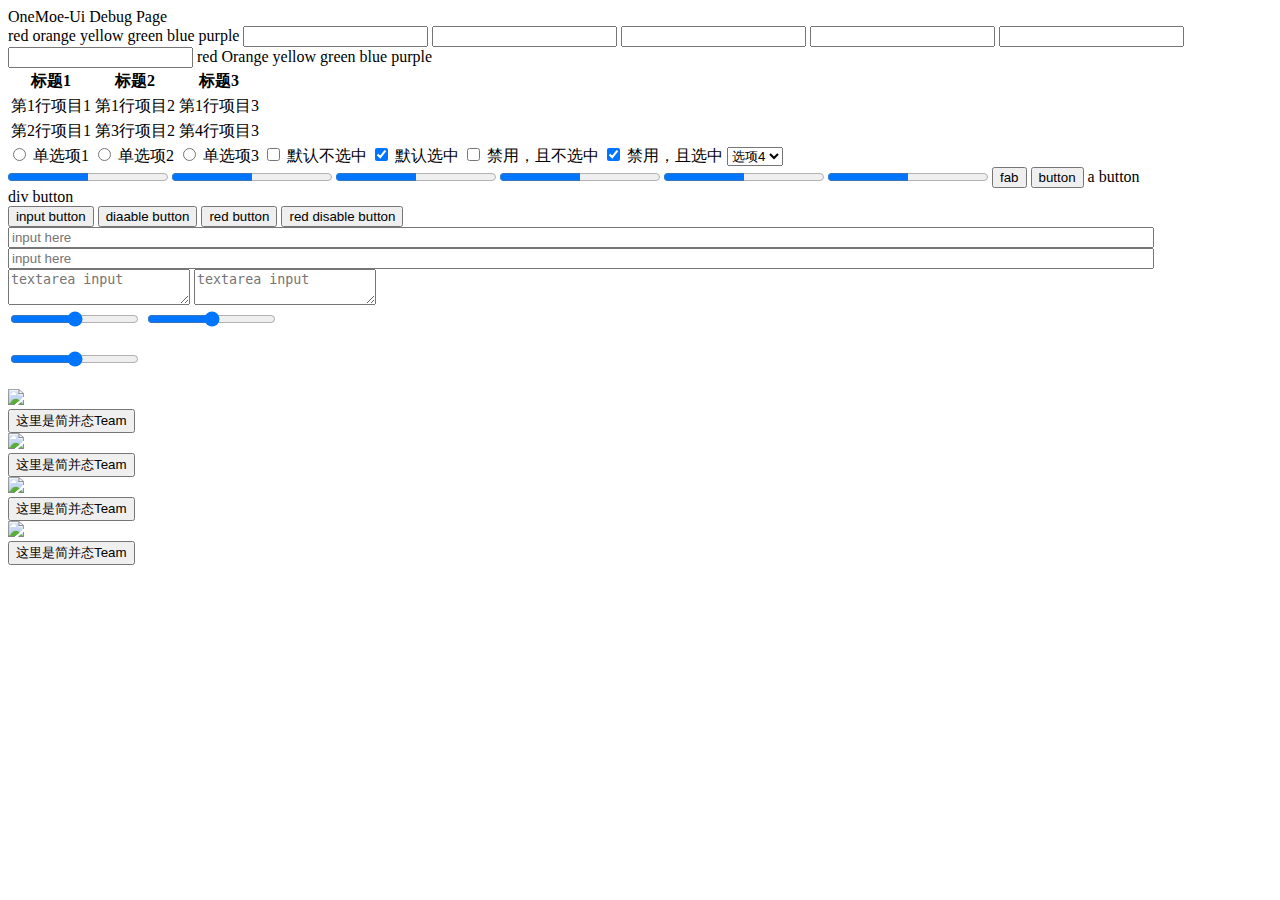
==== debug.html @ a6d0d57f "Rename debug.html.txt to debug.html" ====
<!doctype html>
<html lang="zh-cmn-Hans">
<head>
<meta charset="utf-8">
<link rel="stylesheet" href="main.css"/>
<link rel="stylesheet" href="intest.css"/>
<link rel="stylesheet" href="color.css"/>
<title>Hello, world!</title>
</head>

<body class="om-page-with-appbar om-theme-layout-auto" >
<div class="om-appbar">
  <a>OneMoe-Ui Debug Page</a>
</div>

<div class="om-container">

<a class="om-btn om-theme-color-red">red</a>
<a class="om-btn om-theme-color-orange">orange</a>
<a class="om-btn om-theme-color-yellow">yellow</a>
<a class="om-btn om-theme-color-green">green</a>
<a class="om-btn om-theme-color-blue">blue</a>
<a class="om-btn om-theme-color-purple">purple</a>

<input class="om-input om-theme-color-red">
<input class="om-input om-theme-color-orange">
<input class="om-input om-theme-color-yellow">
<input class="om-input om-theme-color-green">
<input class="om-input om-theme-color-blue">
<input class="om-input om-theme-color-purple">

<a class="om-alert om-theme-color-red">red</a>
<a class="om-alert om-theme-color-orange">Orange</a>
<a class="om-alert om-theme-color-yellow">yellow</a>
<a class="om-alert om-theme-color-green">green</a>
<a class="om-alert om-theme-color-blue">blue</a>
<a class="om-alert om-theme-color-purple">purple</a>

<table class="om-table">
    <thead>
        <tr>
            <th>标题1</th>
            <th>标题2</th>
            <th>标题3</th>
        </tr>
    </thead>
    <tbody>
        <tr>
            <td>第1行项目1</td>
            <td>第1行项目2</td>
            <td>第1行项目3</td>
        </tr>
        <tr>
            <td>第2行项目1</td>
            <td>第3行项目2</td>
            <td>第4行项目3</td>
        </tr>
    </tbody>
</table>

<input type="radio" id="radio1" name="radio">
<label for="radio1" class="om-radio om-theme-color-red"></label><label for="radio1">单选项1</label>
<input type="radio" id="radio2" name="radio">
<label for="radio2" class="om-radio om-theme-color-orange"></label><label for="radio2">单选项2</label>
<input type="radio" id="radio3" name="radio">
<label for="radio3" class="om-radio om-theme-color-blue"></label><label for="radio3">单选项3</label>

<label class="om-checkbox om-checkbox-red">
  <input type="checkbox"/>
  <i class="om-checkbox-icon"></i>
  默认不选中
</label>

<label class="om-checkbox">
  <input type="checkbox" checked/>
  <i class="om-checkbox-icon"></i>
  默认选中
</label>

<label class="om-checkbox disable">
  <input type="checkbox"/>
  <i class="om-checkbox-icon"></i>
  禁用，且不选中
</label>

<label class="om-checkbox disable om-checkbox-orange">
  <input type="checkbox" checked/>
  <i class="om-checkbox-icon"></i>
  禁用，且选中
</label>

<select class="om-select">
    <option value="1" disabled>选项1</option>
    <option value="2">选项2</option>
    <option value="3">选项3</option>
    <option value="4" selected>选项4</option>
    <option value="5">选项5</option>
    <option value="6">选项6</option>
</select>

<div class="om-loading om-theme-color-red"></div>
<div class="om-loading om-theme-color-orange"></div>
<div class="om-loading om-theme-color-green"></div>
<div class="om-loading om-theme-color-blue"></div>

<progress class="om-progress om-theme-color-red" value="0.5""></progress>
<progress class="om-progress om-theme-color-orange" value="0.5"></progress>
<progress class="om-progress om-theme-color-yellow" value="0.5"></progress>
<progress class="om-progress om-theme-color-green" value="0.5"></progress>
<progress class="om-progress om-theme-color-blue" value="0.5"></progress>
<progress class="om-progress om-theme-color-purple" value="0.5"></progress>

<button class="om-btn om-fab om-theme-color-orange om-shadow-2 om-hoverable">fab</button>
<button class="om-btn">button</button>
<a class="om-btn">a button</a>
<div class="om-btn">div button</div>
<input type="button" class="om-btn" value="input button">
<button class="om-btn disable">diaable button</button>
<button class="om-btn om-theme-color-red">red button</button>
<button class="om-btn om-theme-color-red disable">red disable button</button>

<input type="text" class="om-input om-grid-item" placeholder="input here" style="width:90%">
<input type="text" class="om-input om-grid-item disable " placeholder="input here" style="width:90%">

<textarea class="om-textarea" placeholder="textarea input" >
</textarea>
<textarea class="om-textarea disable" placeholder="textarea input" >
</textarea>

<div class="om-grid om-col-2 om-gap">
<input type="range" class="om-input-range om-grid-item om-theme-color-red" >
<input type="range" class="om-input-range disable om-grid-item om-theme-color-blue">
</div><br>
<input type="range" class="om-input-range om-theme-color-purple" ><br><br>

<div class="om-grid om-col-media om-gap ">
<div class="om-grid-item">
<div class="om-card om-shadow-2" >
<img src = 'https://s3.bmp.ovh/imgs/2022/08/04/36a25347698bdd47.jpeg'/>
<div class="om-card-bottom">
<button class="om-btn">这里是简并态Team</button>
</div>
</div>
</div>

<div class="om-grid-item">
<div class="om-card om-shadow-2" >
<img src = 'https://s3.bmp.ovh/imgs/2022/08/04/36a25347698bdd47.jpeg'/>
<div class="om-card-bottom">
<button class="om-btn">这里是简并态Team</button>
</div>
</div>
</div>

<div class="om-grid-item">
<div class="om-card om-shadow-2" >
<img src = 'https://s3.bmp.ovh/imgs/2022/08/04/36a25347698bdd47.jpeg'/>
<div class="om-card-bottom">
<button class="om-btn">这里是简并态Team</button>
</div>
</div>
</div>

<div class="om-grid-item">
<div class="om-card om-shadow-2" >
<img src = 'https://s3.bmp.ovh/imgs/2022/08/04/36a25347698bdd47.jpeg'/>
<div class="om-card-bottom">
<button class="om-btn">这里是简并态Team</button>
</div>
</div>
</div>

</div>
<br><br>

</div>
</body>
<script src="main.js"></script>
</html>
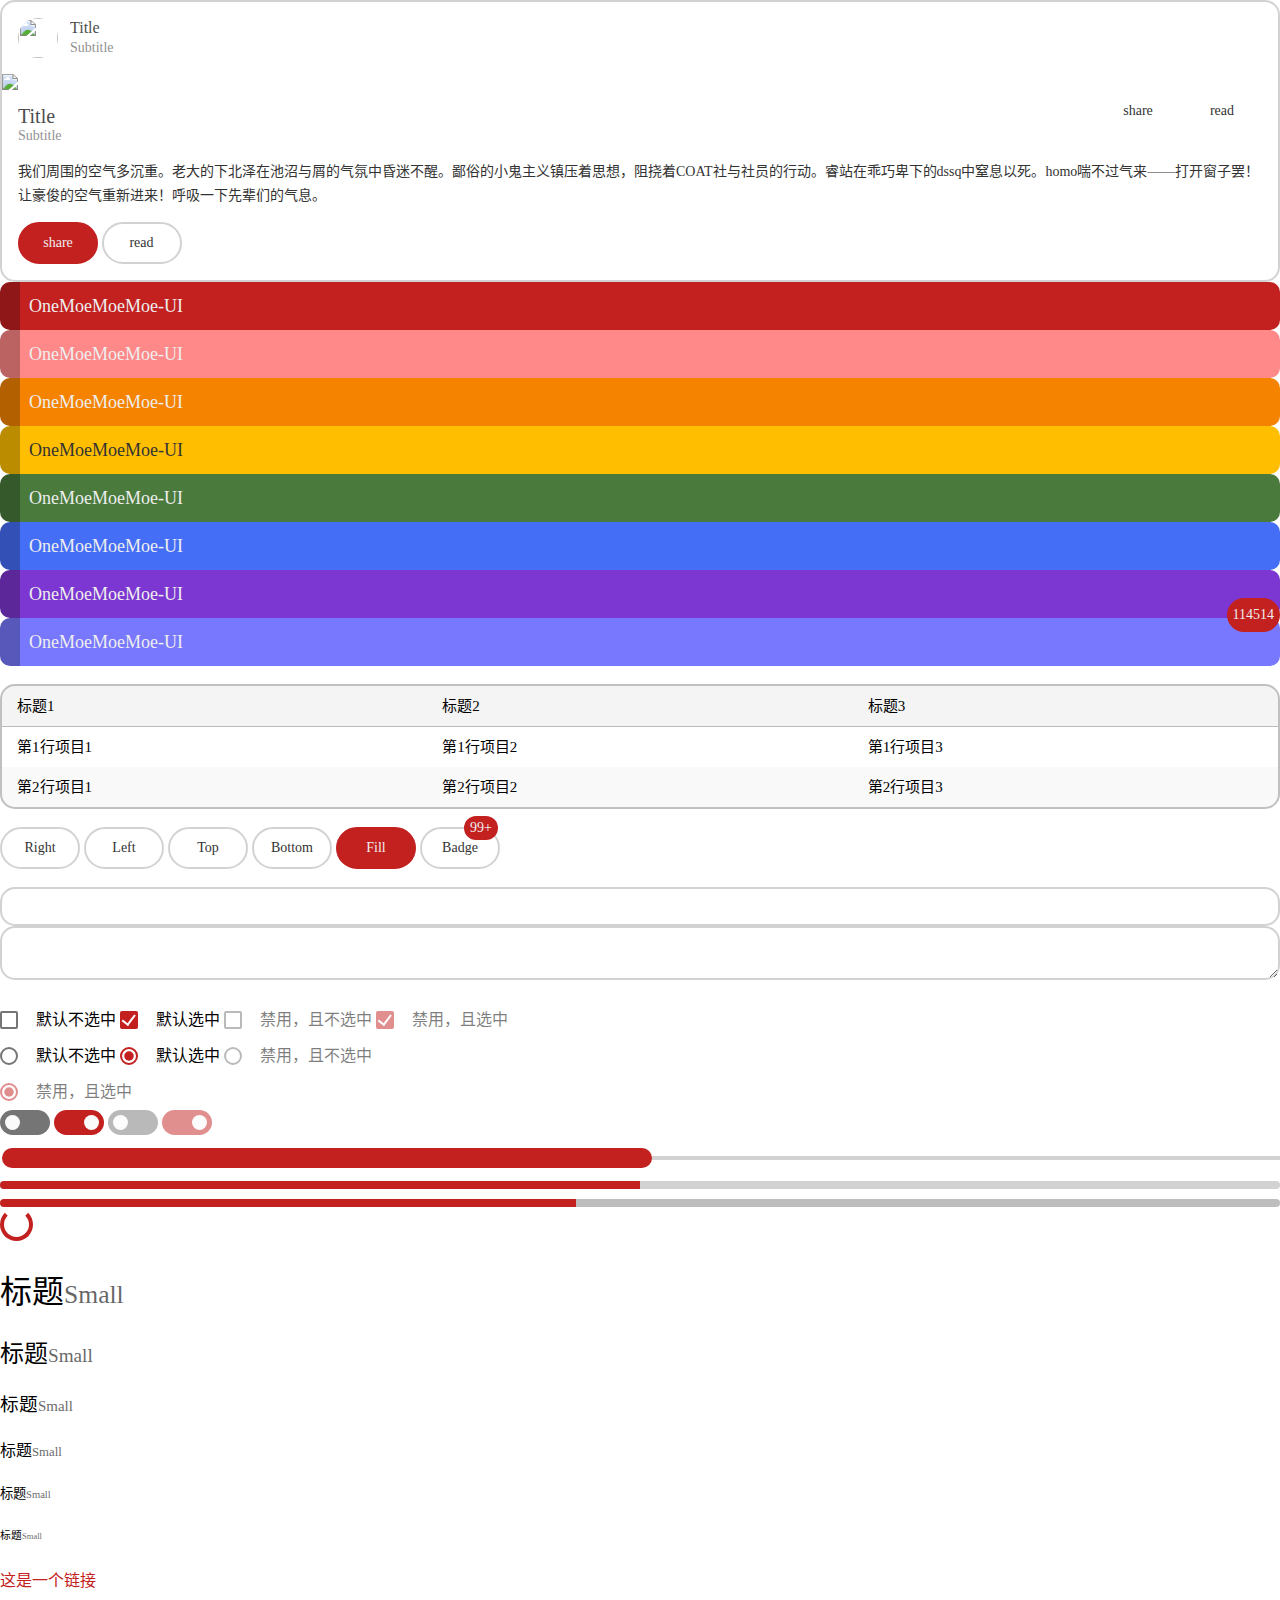
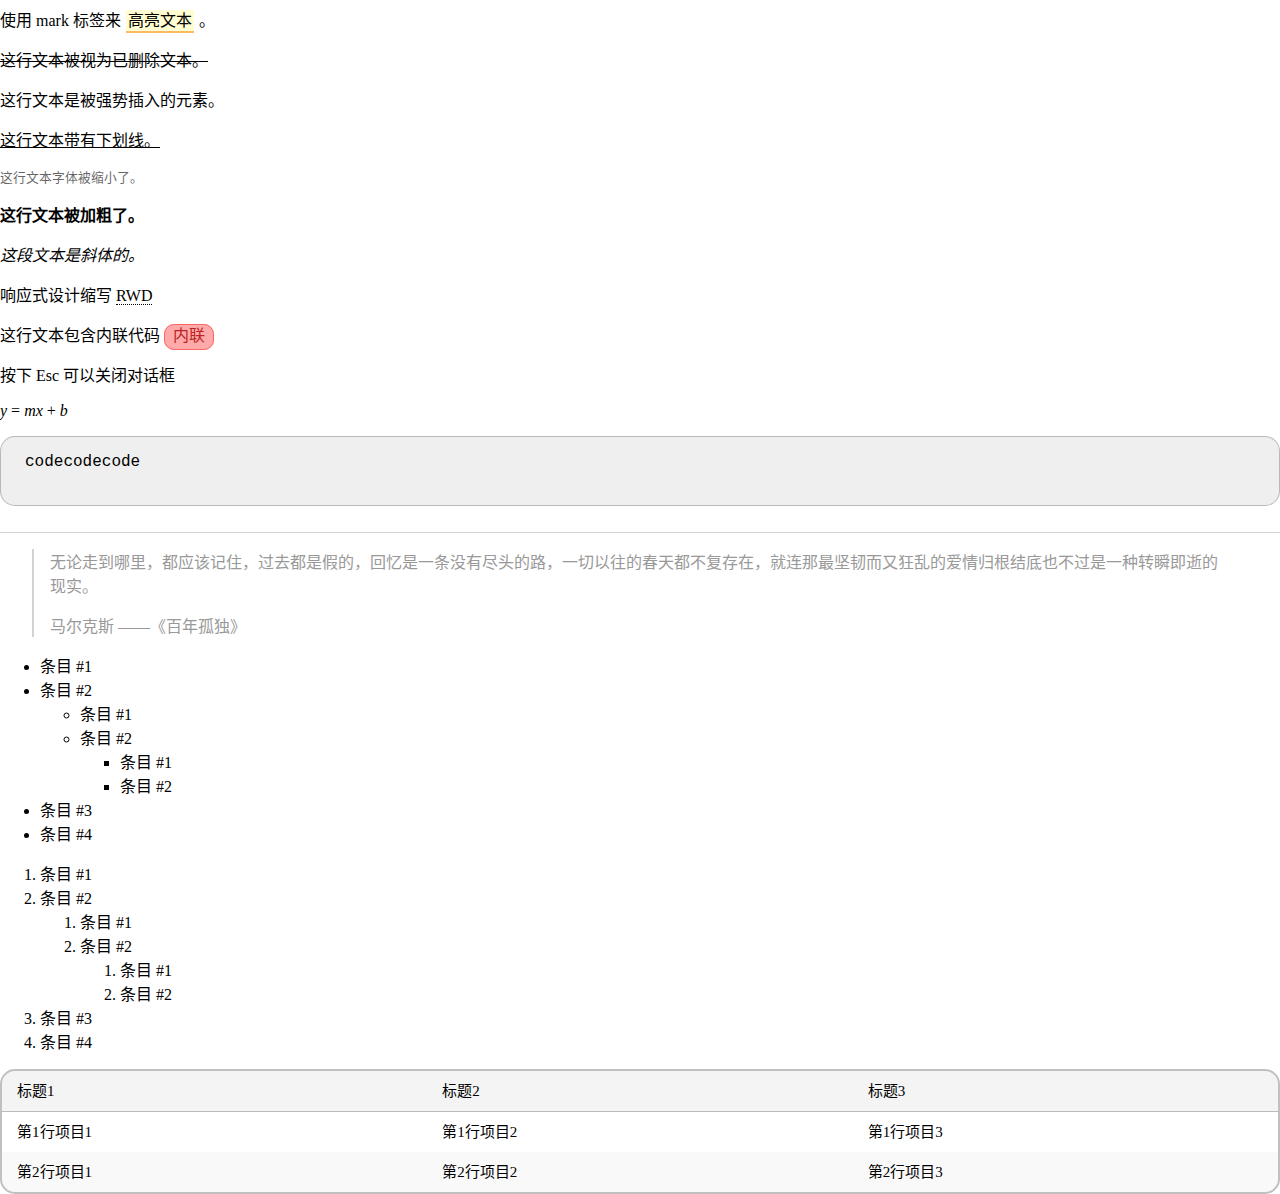
==== commit 8050657b: "Add files via upload" ====
--- a/debug.html
+++ b/debug.html
@@ -1,179 +1,256 @@
-<!doctype html>
-<html lang="zh-cmn-Hans">
+<!DOCTYPE html>
+<html lang="zh-CN">
 <head>
-<meta charset="utf-8">
-<link rel="stylesheet" href="main.css"/>
-<link rel="stylesheet" href="intest.css"/>
-<link rel="stylesheet" href="color.css"/>
-<title>Hello, world!</title>
+	<meta charset="utf-8">
+	<title>我的网站</title>
+	<link rel="stylesheet" href="main.css">
 </head>
-
-<body class="om-page-with-appbar om-theme-layout-auto" >
-<div class="om-appbar">
-  <a>OneMoe-Ui Debug Page</a>
+<body class="moe-theme-color-red moe-theme-layout-auto">
+
+<div class="moe-card">
+  <div class="moe-card-header">
+    <img class="moe-card-header-avatar" src="https://s3.bmp.ovh/imgs/2022/08/04/36a25347698bdd47.jpeg"/>
+    <a class="moe-card-header-title">Title</a>
+    <a class="moe-card-header-subtitle">Subtitle</a>
+  </div>
+  <div class="moe-card-media">
+    <img src="https://s3.bmp.ovh/imgs/2022/08/04/36a25347698bdd47.jpeg"/>
+    <div class="moe-card-menu">
+      <button class="moe-btn moe-theme-color-white moe-btn-fill">share</button>
+      <button class="moe-btn moe-theme-color-white moe-btn-fill">read</button>
+    </div>
+  </div>
+  <div class="moe-card-content">
+    <a class="moe-card-content-title">Title</a>
+    <a class="moe-card-content-subtitle">Subtitle</a>
+    <p>我们周围的空气多沉重。老大的下北泽在池沼与屑的气氛中昏迷不醒。鄙俗的小鬼主义镇压着思想，阻挠着COAT社与社员的行动。睿站在乖巧卑下的dssq中窒息以死。homo喘不过气来——打开窗子罢！让豪俊的空气重新进来！呼吸一下先辈们的气息。</p>
+    <button class="moe-btn moe-btn-fill">share</button>
+    <button class="moe-btn">read</button>
+  </div>
 </div>
 
-<div class="om-container">
-
-<a class="om-btn om-theme-color-red">red</a>
-<a class="om-btn om-theme-color-orange">orange</a>
-<a class="om-btn om-theme-color-yellow">yellow</a>
-<a class="om-btn om-theme-color-green">green</a>
-<a class="om-btn om-theme-color-blue">blue</a>
-<a class="om-btn om-theme-color-purple">purple</a>
-
-<input class="om-input om-theme-color-red">
-<input class="om-input om-theme-color-orange">
-<input class="om-input om-theme-color-yellow">
-<input class="om-input om-theme-color-green">
-<input class="om-input om-theme-color-blue">
-<input class="om-input om-theme-color-purple">
-
-<a class="om-alert om-theme-color-red">red</a>
-<a class="om-alert om-theme-color-orange">Orange</a>
-<a class="om-alert om-theme-color-yellow">yellow</a>
-<a class="om-alert om-theme-color-green">green</a>
-<a class="om-alert om-theme-color-blue">blue</a>
-<a class="om-alert om-theme-color-purple">purple</a>
-
-<table class="om-table">
-    <thead>
-        <tr>
-            <th>标题1</th>
-            <th>标题2</th>
-            <th>标题3</th>
-        </tr>
-    </thead>
-    <tbody>
-        <tr>
-            <td>第1行项目1</td>
-            <td>第1行项目2</td>
-            <td>第1行项目3</td>
-        </tr>
-        <tr>
-            <td>第2行项目1</td>
-            <td>第3行项目2</td>
-            <td>第4行项目3</td>
-        </tr>
-    </tbody>
+<a class="moe-alert moe-theme-color-red">OneMoeMoeMoe-UI</a>
+<a class="moe-alert moe-theme-color-moe">OneMoeMoeMoe-UI</a>
+<a class="moe-alert moe-theme-color-orange">OneMoeMoeMoe-UI</a>
+<a class="moe-alert moe-theme-color-yellow">OneMoeMoeMoe-UI</a>
+<a class="moe-alert moe-theme-color-green">OneMoeMoeMoe-UI</a>
+<a class="moe-alert moe-theme-color-blue">OneMoeMoeMoe-UI</a>
+<a class="moe-alert moe-theme-color-purple">OneMoeMoeMoe-UI</a>
+<a class="moe-alert moe-theme-color-one moe-badge" moe-badge="114514">OneMoeMoeMoe-UI</a>
+
+<br>
+
+<table class="moe-table">
+  <thead>
+    <tr>
+      <th>标题1</th>
+      <th>标题2</th>
+      <th>标题3</th>
+    </tr>
+  </thead>
+  <tbody>
+    <tr>
+      <td>第1行项目1</td>
+      <td>第1行项目2</td>
+      <td>第1行项目3</td>
+    </tr>
+    <tr>
+      <td>第2行项目1</td>
+      <td>第2行项目2</td>
+      <td>第2行项目3</td>
+    </tr>
+  </tbody>
 </table>
 
-<input type="radio" id="radio1" name="radio">
-<label for="radio1" class="om-radio om-theme-color-red"></label><label for="radio1">单选项1</label>
-<input type="radio" id="radio2" name="radio">
-<label for="radio2" class="om-radio om-theme-color-orange"></label><label for="radio2">单选项2</label>
-<input type="radio" id="radio3" name="radio">
-<label for="radio3" class="om-radio om-theme-color-blue"></label><label for="radio3">单选项3</label>
-
-<label class="om-checkbox om-checkbox-red">
-  <input type="checkbox"/>
-  <i class="om-checkbox-icon"></i>
+<br>
+<a class="moe-btn moe-tooltip moe-tooltip-right" moe-tip="right">Right</a>
+<a class="moe-btn moe-tooltip moe-tooltip-left" moe-tip="left">Left</a>
+<a class="moe-btn moe-tooltip moe-tooltip-top" moe-tip="top"">Top</a>
+<a class="moe-btn moe-tooltip moe-tooltip-bottom" moe-tip="bottom">Bottom</a>
+<a class="moe-btn moe-tooltip moe-btn-fill" moe-tip="fill">Fill</a>
+<a class="moe-btn  moe-badge" moe-badge="99+">Badge</a>
+
+<br><br>
+
+<input class="moe-input">
+<textarea class="moe-input"></textarea>
+
+<br><br>
+
+<label class="moe-checkbox">
+  <input type="checkbox"/>
+  <i class="moe-checkbox-icon"></i>
   默认不选中
 </label>
 
-<label class="om-checkbox">
-  <input type="checkbox" checked/>
-  <i class="om-checkbox-icon"></i>
+<label class="moe-checkbox">
+  <input type="checkbox" checked/>
+  <i class="moe-checkbox-icon"></i>
   默认选中
 </label>
 
-<label class="om-checkbox disable">
-  <input type="checkbox"/>
-  <i class="om-checkbox-icon"></i>
+<label class="moe-checkbox disable">
+  <input type="checkbox"/>
+  <i class="moe-checkbox-icon"></i>
   禁用，且不选中
 </label>
 
-<label class="om-checkbox disable om-checkbox-orange">
-  <input type="checkbox" checked/>
-  <i class="om-checkbox-icon"></i>
+<label class="moe-checkbox disable">
+  <input type="checkbox" checked/>
+  <i class="moe-checkbox-icon"></i>
   禁用，且选中
 </label>
 
-<select class="om-select">
-    <option value="1" disabled>选项1</option>
-    <option value="2">选项2</option>
-    <option value="3">选项3</option>
-    <option value="4" selected>选项4</option>
-    <option value="5">选项5</option>
-    <option value="6">选项6</option>
-</select>
-
-<div class="om-loading om-theme-color-red"></div>
-<div class="om-loading om-theme-color-orange"></div>
-<div class="om-loading om-theme-color-green"></div>
-<div class="om-loading om-theme-color-blue"></div>
-
-<progress class="om-progress om-theme-color-red" value="0.5""></progress>
-<progress class="om-progress om-theme-color-orange" value="0.5"></progress>
-<progress class="om-progress om-theme-color-yellow" value="0.5"></progress>
-<progress class="om-progress om-theme-color-green" value="0.5"></progress>
-<progress class="om-progress om-theme-color-blue" value="0.5"></progress>
-<progress class="om-progress om-theme-color-purple" value="0.5"></progress>
-
-<button class="om-btn om-fab om-theme-color-orange om-shadow-2 om-hoverable">fab</button>
-<button class="om-btn">button</button>
-<a class="om-btn">a button</a>
-<div class="om-btn">div button</div>
-<input type="button" class="om-btn" value="input button">
-<button class="om-btn disable">diaable button</button>
-<button class="om-btn om-theme-color-red">red button</button>
-<button class="om-btn om-theme-color-red disable">red disable button</button>
-
-<input type="text" class="om-input om-grid-item" placeholder="input here" style="width:90%">
-<input type="text" class="om-input om-grid-item disable " placeholder="input here" style="width:90%">
-
-<textarea class="om-textarea" placeholder="textarea input" >
-</textarea>
-<textarea class="om-textarea disable" placeholder="textarea input" >
-</textarea>
-
-<div class="om-grid om-col-2 om-gap">
-<input type="range" class="om-input-range om-grid-item om-theme-color-red" >
-<input type="range" class="om-input-range disable om-grid-item om-theme-color-blue">
-</div><br>
-<input type="range" class="om-input-range om-theme-color-purple" ><br><br>
-
-<div class="om-grid om-col-media om-gap ">
-<div class="om-grid-item">
-<div class="om-card om-shadow-2" >
-<img src = 'https://s3.bmp.ovh/imgs/2022/08/04/36a25347698bdd47.jpeg'/>
-<div class="om-card-bottom">
-<button class="om-btn">这里是简并态Team</button>
+<form>
+
+  <label class="moe-radio">
+    <input type="radio" name="group1"/>
+    <i class="moe-radio-icon"></i>
+    默认不选中
+  </label>
+
+  <label class="moe-radio">
+    <input type="radio" name="group1" checked/>
+    <i class="moe-radio-icon"></i>
+    默认选中
+  </label>
+
+  <label class="moe-radio disable">
+    <input type="radio" name="group1"/>
+    <i class="moe-radio-icon"></i>
+    禁用，且不选中
+  </label>
+
+</form>
+
+<form>
+  <label class="moe-radio disable">
+    <input type="radio" name="group1" checked/>
+    <i class="moe-radio-icon"></i>
+    禁用，且选中
+  </label>
+</form>
+
+<label class="moe-switch">
+  <input type="checkbox"/>
+  <i class="moe-switch-icon"></i>
+</label>
+
+<label class="moe-switch">
+  <input type="checkbox" checked/>
+  <i class="moe-switch-icon"></i>
+</label>
+
+<label class="moe-switch disable">
+  <input type="checkbox"/>
+  <i class="moe-switch-icon"></i>
+</label>
+
+<label class="moe-switch disable">
+  <input type="checkbox" checked/>
+  <i class="moe-switch-icon"></i>
+</label>
+
+
+<input class="moe-range" type="range" step="0.1" min="0" max="100"/>
+
+<progress class="moe-progress" value="0.5"></progress>
+<progress class="moe-progress"></progress>
+
+<div class="moe-loading"></div>
+
+<div class="moe-typo">
+  <h1>标题<small>Small</small></h1>
+  <h2>标题<small>Small</small></h2>
+  <h3>标题<small>Small</small></h3>
+  <h4>标题<small>Small</small></h4>
+  <h5>标题<small>Small</small></h5>
+  <h6>标题<small>Small</small></h6>
+  <p><a href="#">这是一个链接</a></p>
+  <p>使用 mark 标签来<mark>高亮文本</mark>。</p>
+  <p><del>这行文本被视为已删除文本。</del></p>
+  <p><ins>这行文本是被强势插入的元素。</ins></p>
+  <p><u>这行文本带有下划线。</u></p>
+  <p><small>这行文本字体被缩小了。</small></p>
+  <p><strong>这行文本被加粗了。</strong></p>
+  <p><em>这段文本是斜体的。</em></p>
+  <p>响应式设计缩写 <abbr title="Responsive web design">RWD</abbr></p>
+  <p>这行文本包含内联代码 <code>内联</code></p>
+  <p>按下 <kbd>Esc</kbd> 可以关闭对话框</p>
+  <p><var>y</var> = <var>m</var><var>x</var> + <var>b</var></p>
+  <pre>
+codecodecode
+  </pre>
+  <hr>
+  <blockquote>
+    <p>无论走到哪里，都应该记住，过去都是假的，回忆是一条没有尽头的路，一切以往的春天都不复存在，就连那最坚韧而又狂乱的爱情归根结底也不过是一种转瞬即逝的现实。</p>
+    <footer>马尔克斯 ——《百年孤独》</footer>
+  </blockquote>
+  <ul>
+    <li>条目 #1</li>
+    <li>条目 #2
+      <ul>
+        <li>条目 #1</li>
+        <li>条目 #2
+          <ul>
+            <li>条目 #1</li>
+            <li>条目 #2</li>
+          </ul>
+        </li>
+      </ul>
+    </li>
+    <li>条目 #3</li>
+    <li>条目 #4</li>
+  </ul>
+  <ol>
+    <li>条目 #1</li>
+    <li>条目 #2
+      <ol>
+        <li>条目 #1</li>
+        <li>条目 #2
+          <ol>
+            <li>条目 #1</li>
+            <li>条目 #2</li>
+          </ol>
+        </li>
+      </ol>
+    </li>
+    <li>条目 #3</li>
+    <li>条目 #4</li>
+  </ol>
+<table>
+  <thead>
+    <tr>
+      <th>标题1</th>
+      <th>标题2</th>
+      <th>标题3</th>
+    </tr>
+  </thead>
+  <tbody>
+    <tr>
+      <td>第1行项目1</td>
+      <td>第1行项目2</td>
+      <td>第1行项目3</td>
+    </tr>
+    <tr>
+      <td>第2行项目1</td>
+      <td>第2行项目2</td>
+      <td>第2行项目3</td>
+    </tr>
+  </tbody>
+</table>
+
 </div>
-</div>
-</div>
-
-<div class="om-grid-item">
-<div class="om-card om-shadow-2" >
-<img src = 'https://s3.bmp.ovh/imgs/2022/08/04/36a25347698bdd47.jpeg'/>
-<div class="om-card-bottom">
-<button class="om-btn">这里是简并态Team</button>
-</div>
-</div>
-</div>
-
-<div class="om-grid-item">
-<div class="om-card om-shadow-2" >
-<img src = 'https://s3.bmp.ovh/imgs/2022/08/04/36a25347698bdd47.jpeg'/>
-<div class="om-card-bottom">
-<button class="om-btn">这里是简并态Team</button>
-</div>
-</div>
-</div>
-
-<div class="om-grid-item">
-<div class="om-card om-shadow-2" >
-<img src = 'https://s3.bmp.ovh/imgs/2022/08/04/36a25347698bdd47.jpeg'/>
-<div class="om-card-bottom">
-<button class="om-btn">这里是简并态Team</button>
-</div>
-</div>
-</div>
-
-</div>
-<br><br>
-
-</div>
+
+<div id="content" class="moe-typo"></div>
+  <script src="https://cdn.jsdelivr.net/npm/marked/marked.min.js"></script>
+  <script>
+    document.getElementById('content').innerHTML =
+      marked.parse('# Marked in the browser\n\nRendered by **marked**.awa');
+  </script>
+
+
+
+
 </body>
-<script src="main.js"></script>
-</html>
+</html>--- a/main.css
+++ b/main.css
@@ -0,0 +1,230 @@
+/*OneMoe-UI Lite
+  我去你妈的ie我tm为什么把你供着*/
+
+*, *:before, *:after{-webkit-tap-highlight-color: rgba(0, 0, 0, 0); font-family: inherit;}
+body{
+  margin: 0px;
+  padding: 0px;
+  --moe-border-color: rgba(0,0,0,0.54);
+  --moe-theme-color: #7878ff;
+  --moe-theme-color-text: #eee;
+  --moe-switch: #fafafa;
+  --moe-layout-text: #333;
+  --moe-layout: #ffffffcc;
+}
+
+@media (prefers-color-scheme: dark) {
+body.moe-theme-layout-auto{
+  --moe-border-color: rgba(256,256,256,0.54);
+  background-color: #222;
+  color: #eee;
+  --moe-switch: #333;
+  --moe-layout-text: #eee;
+  --moe-layout: #222222cc;
+}
+}
+body.moe-theme-layout-dark{
+  --moe-border-color: rgba(256,256,256,0.54);
+  background-color: #222;
+  color: #eee;
+  --moe-switch: #333;
+  --moe-layout-text: #eee;
+  --moe-layout: #222222cc;
+}
+.moe-theme-color-white{
+  --moe-theme-color: #fff;
+  --moe-theme-color-text: #333;
+}
+.moe-theme-color-black{
+  --moe-theme-color: #222;
+  --moe-theme-color-text: #eee;
+}
+
+.moe-theme-color-one{
+  --moe-theme-color: #7878ff;
+  --moe-theme-color-text: #eee;
+}
+.moe-theme-color-moe{
+  --moe-theme-color: #ff8888;
+  --moe-theme-color-text: #eee;
+}
+.moe-theme-color-red{
+  --moe-theme-color: #c32020;
+  --moe-theme-color-text: #eee;
+}
+.moe-theme-color-purple{
+  --moe-theme-color: #7c36d1;
+  --moe-theme-color-text: #eee;
+}
+.moe-theme-color-yellow{
+  --moe-theme-color: #ffbf00;
+  --moe-theme-color-text: #333;
+}
+.moe-theme-color-blue{
+  --moe-theme-color: #456ef7;
+  --moe-theme-color-text: #eee;
+}
+.moe-theme-color-orange{
+  --moe-theme-color: #f58300;
+  --moe-theme-color-text: #eee;
+}
+.moe-theme-color-green{
+  --moe-theme-color: #4a7a3c;
+  --moe-theme-color-text: #eee;
+}
+
+
+.disable{cursor:not-allowed;pointer-events:none;-moz-opacity:0.5;-khtml-opacity:0.5;opacity:0.5}
+.moe-btn{color:var(--moe-layout-text)!important;font-weight:450;text-align:center;display:inline-block;line-height:20px;font-size:14px;border-radius:25px;border:2px solid #aaaaaa88;padding:9px 15px;min-width:80px;background-color:#00000000;box-sizing:border-box;font-family:inherit;transition:all 0.2s}
+.moe-btn:hover{border:2px solid var(--moe-theme-color)}
+.moe-btn.moe-btn-fill{border:2px solid var(--moe-theme-color);background-color:var(--moe-theme-color);color:var(--moe-theme-color-text)!important}
+.moe-input{outline:none;width:100%;border-radius:15px;background-color:#00000000;caret-color:#7878ff;box-sizing:border-box;line-height:15px;padding:10px 10px;border:2px solid #aaaaaa88}
+.moe-input:focus{border:2px solid #7878ff}
+.moe-alert{color:var(--moe-theme-color-text);display:block;line-height:30px;font-weight:400;font-size:18px;border-radius:10px;border:noen;border-left:20px solid #00000044;padding:9px 9px;min-width:80px;background-color:var(--moe-theme-color);box-sizing:border-box;font-family:inherit}
+/*颜色*/
+.moe-checkbox input[type="checkbox"]:checked + .moe-checkbox-icon::after {
+  background-color: var(--moe-theme-color);
+  border-color: var(--moe-theme-color);
+}
+.moe-checkbox{position:relative;display:inline-block;height:36px;padding-left:36px;line-height:36px}
+.moe-checkbox input[type="checkbox"]{position:absolute;opacity:0}
+.moe-checkbox-icon{position:absolute;top:9px;left:0px}
+.moe-checkbox-icon::after{position:absolute;box-sizing:border-box;width:18px;height:18px;border:2px solid var(--moe-border-color);border-radius:2px;transition:all 0.2s cubic-bezier(0.4,0,0.2,1);content:' '}
+.moe-checkbox-icon::before{position:absolute;left:0px;top:2px;z-index:1;box-sizing:border-box;width:8px;height:13px;border-right:2px solid #fff;border-bottom:2px solid #fff;transform:rotateZ(37deg) scale(0);transform-origin:100% 100%;transition:all 0.2s cubic-bezier(0.4,0,0.2,1);content:' '}
+.moe-checkbox input[type="checkbox"]:checked + .moe-checkbox-icon::before{transform:rotateZ(37deg) scale(1);opacity:1}
+
+/*颜色*/
+.moe-radio-icon::before {
+  background-color: var(--moe-theme-color);
+}
+.moe-radio input[type="radio"]:checked + .moe-radio-icon {
+  border-color: var(--moe-theme-color);
+}
+.moe-radio{position:relative;display:inline-block;height:36px;padding-left:36px;line-height:36px}
+.moe-radio input{position:absolute;opacity:0}
+.moe-radio-icon{position:absolute;top:9px;left:0;box-sizing:border-box;width:18px;height:18px;border:2px solid var(--moe-border-color);border-radius:25px;transition:all 0.3s cubic-bezier(0.4,0,0.2,1)}
+.moe-radio-icon::before{position:absolute;width:14px;height:14px;border-radius:25px;transform:scale(0);opacity:1;transition:all 0.1s cubic-bezier(0.4,0,0.2,1);content:' '}
+.moe-radio input[type="radio"]:checked + .moe-radio-icon::before{transform:scale(0.68)}
+
+/*颜色*/
+.moe-switch input[type="checkbox"]:checked + .moe-switch-icon {
+  background-color:var(--moe-theme-color);
+}
+.moe-switch{display:inline-block;height:36px;line-height:36px}
+.moe-switch input{position:absolute;opacity:0}
+.moe-switch-icon{position:relative;display:inline-block;width:50px;height:25px;background-color:var(--moe-border-color);border-radius:15px;transition:background-color 0.3s cubic-bezier(0.4,0,0.2,1)}
+.moe-switch-icon::before{position:absolute;top:5px;left:5px;width:15px;height:15px;background-color:var(--moe-switch);border-radius:20px;transition:left 0.2s cubic-bezier(0.4,0,0.2,1);content:' '}
+.moe-switch input[type="checkbox"]:checked + .moe-switch-icon::before{left:30px}
+
+.moe-range[type="range"]{border-radius:25px;height:20px;appearance:none;background-color:#00000000;width:100%;overflow:hidden}
+.moe-range[type="range"]::-webkit-slider-runnable-track{height:4px;background:#aaaaaa88;border-radius:25px}
+.moe-range[type="range"]::-moz-range-track{height:4px;background:#aaaaaa88;border-radius:25px}
+.moe-range[type="range"]::-webkit-slider-thumb{box-shadow:none;appearance:none;width:20px;height:20px;border-radius:25px;background-color:var(--moe-theme-color);border:1px solid #000000;margin-top:-8px;border-image:linear-gradient(var(--moe-theme-color),var(--moe-theme-color)) 0 fill / 8 20 8 0 / 10px 10px 10px 2000px}
+.moe-range[type="range"]::-moz-range-thumb{appearance:none;width:18px;height:18px;border-radius:25px;background-color:var(--moe-theme-color);border:1px solid transparent;margin-top:-8px;border-image:linear-gradient(var(--moe-theme-color),var(--moe-theme-color)) 0 fill / 8 20 8 0 / 10px 10px 10px 2000px}
+
+.moe-progress[value]::-webkit-progress-value{
+  background-color:var(--moe-theme-color);
+}
+.moe-progress::-moz-progress-bar{
+  background-color:var(--moe-theme-color);
+}
+@media (prefers-reduced-motion:no-preference) {.moe-progress:indeterminate {
+  background: #aaaaaa88 linear-gradient(to right,var(--moe-theme-color) 30%,#aaaaaa88 30%) top left/150% 150% no-repeat;
+  }
+}
+.moe-progress{width:100%;height:8px;overflow:hidden;border:0;border-radius:25px;background-color:#aaaaaa88}
+.moe-progress::-webkit-progress-bar{border-radius:25px;background:0 0}
+.moe-progress[value]::-webkit-progress-value{background-color:var(--moe-theme-color)}
+.moe-progress::-moz-progress-bar{background-color:var(--moe-theme-color)}
+@media (prefers-reduced-motion:no-preference){.moe-progress:indeterminate{animation:progressIndeterminate 1s linear infinite}
+.moe-progress:indeterminate[value]::-webkit-progress-value{background-color:transparent}
+.moe-progress:indeterminate::-moz-progress-bar{background-color:transparent}}
+@media (prefers-reduced-motion:no-preference){[	dir=rtl] .moe-progress:indeterminate{animation-direction:reverse}}
+@-webkit-keyframes progressIndeterminate{0%{background-position:200% 0}
+100%{background-position:-200% 0}}
+@keyframes progressIndeterminate{0%{background-position:200% 0}
+100%{background-position:-200% 0}}
+
+.moe-loading{
+  border: 4px solid var(--moe-theme-color);
+  border-top: 4px solid #00000000;
+  border-radius: 50%;
+  width: 25px;
+  height: 25px;
+  display: inline-block;
+  animation: spin 0.7s linear infinite;
+}  
+@keyframes spin {0% {transform: rotate(0deg);}100% {transform: rotate(360deg);}}
+
+.moe-typo table,.moe-table{overflow:hidden;border-radius:15px;width:stretch;line-height:30px;table-layout:fixed;border-spacing:0;font-size:15px;border:2px solid #88888888;width:100%}
+.moe-typo th,.moe-table th,.moe-table thead td,.moe-typo thead td{text-align:left;background-color:#aaaaaa22;border-bottom:1px solid #88888888;font-style:normal;margin:0;}
+.moe-typo th,.moe-typo td,.moe-table td,.moe-table th{padding:5px 15px;font-weight:400!important}
+.moe-typo tr:nth-child(even),.moe-table tr:nth-child(even){background-color:#aaaaaa11}
+.moe-tooltip{position:relative;font-size:14px}
+.moe-tooltip::before{z-index:1;opacity:0;word-break:keep-all;white-space:nowrap;content:attr(moe-tip);position:absolute;padding:2px 6px;display:block;background-color:#000000aa;color:#eee;border-radius:5px;font-size:14px;line-height：20px;bottom:110%;left:50%;transform:translateX(-50%);transition:all 0.1s}
+.moe-tooltip:hover::before{opacity:1}
+.moe-tooltip-bottom::before{bottom:auto;top:110%}
+.moe-tooltip-top::before{top:auto;bottom:110%}
+.moe-tooltip-left::before{bottom:auto;left:-20%}
+.moe-tooltip-right::before{bottom:auto;left:125%}
+h1,h2,h3,h4,h5,h6{font-weight:450}
+small{opacity:0.6;font-size:80%}
+blockquote{position:relative;color:#999;font-weight:400;border-left:2px solid #aaaaaa88;padding-left:1em;margin:1em 3em 1em 2em}
+@media only screen and ( max-width:640px ){blockquote{margin:1em 0}
+}acronym,abbr{border-bottom:1px dotted;font-variant:normal;text-decoration:none}
+abbr{cursor:help}
+del{text-decoration:line-through}
+address,caption,cite,code,dfn,em,th,var{font-style:normal;font-weight:400}
+.moe-typo a{color:var(--moe-theme-color)}
+ins,a{text-decoration:none}
+.moe-typo u{text-decoration:underline}
+.moe-typo mark{background:#fffdd1;border-bottom:2px solid #f5830088;padding:2px;margin:0 5px}
+pre,code,pre tt{font-family:Courier,'Courier New',monospace}
+pre{background-color:#88888822;border-radius:15px;border:1px solid #88888888;padding:1em 1.5em;display:block;-webkit-overflow-scrolling:touch}
+hr{border:none;border-bottom:1px solid #aaaaaa88;margin-bottom:0.8em;height:10px}
+strong,b{font-weight:blod}
+.moe-typo code{border-radius:10px;padding:3px 8px;background-color:#faa;color:#b22;border:1px solid #f66}
+var,em{font-style:italic}
+.moe-card{color:var(--moe-layout-text)!important;position:relative;box-sizing:border-box;overflow:hidden;border-radius:15px;border:2px solid #aaaaaa88}
+.moe-card-header{position:relative;box-sizing:border-box;height:72px;padding:16px}
+.moe-card-header-avatar{float:left;width:40px;height:40px;border-radius:50%}
+.moe-card-header-title{color:var(--moe-layout-text)!important;display:block;margin-left:52px;font-weight:500;font-size:16px;line-height:20px;opacity:0.87;overflow:hidden;white-space:nowrap;text-overflow:ellipsis}
+.moe-card-header-subtitle{color:var(--moe-layout-text)!important;display:block;margin-left:52px;font-weight:400;font-size:14px;line-height:20px;opacity:0.54;overflow:hidden;white-space:nowrap;text-overflow:ellipsis}
+.moe-card-content{position:relative;padding:16px;font-size:14px;line-height:24px}
+.moe-card-content-title{color:var(--moe-layout-text)!important;display:block;font-weight:500;font-size:20px;line-height:20px;opacity:0.87;overflow:hidden;white-space:nowrap;text-overflow:ellipsis}
+.moe-card-content-subtitle{color:var(--moe-layout-text)!important;display:block;font-weight:400;font-size:14px;line-height:20px;opacity:0.54;overflow:hidden;white-space:nowrap;text-overflow:ellipsis}
+.meo-card-content-text{color:var(--moe-layout-text)!important;display:block;font-weight:400;font-size:14px;line-height:20px;overflow:hidden;white-space:nowrap;text-overflow:ellipsis}
+.moe-card-menu{position:absolute;top:16px;right:16px;z-index:1}
+.moe-card-media{position:relative}
+.moe-card-media img,.moe-card-media video{display:block;width:100%}
+.moe-appbar{background-color:var(--moe-layout);padding:0px 18px;font-size:25px;line-height:60px;height:60px;border-bottom:2px solid #aaaaaa44;width:100%;position:fixed;left:0px;top:0px;box-sizing:border-box;z-index:1145141919810}
+.moe-page-with-appbar{padding:60px 0px}
+.moe-badge{position:relative}
+.moe-badge::before{z-index:1;word-break:keep-all;white-space:nowrap;content:attr(moe-badge);position:absolute;padding:2px 6px;display:block;background-color:#c32020;color:#eee;border-radius:25px;font-size:14px;line-height：20px;bottom:70%;right:0px}
+
+.moe-shadow-0{box-shadow:none!important}
+.moe-shadow-1{box-shadow:0 2px 1px -1px rgba(0,0,0,.2),0 1px 1px 0 rgba(0,0,0,.14),0 1px 3px 0 rgba(0,0,0,.12)!important}
+.moe-shadow-2{box-shadow:0 3px 1px -2px rgba(0,0,0,.2),0 2px 2px 0 rgba(0,0,0,.14),0 1px 5px 0 rgba(0,0,0,.12)!important}
+.moe-shadow-3{box-shadow:0 3px 3px -2px rgba(0,0,0,.2),0 3px 4px 0 rgba(0,0,0,.14),0 1px 8px 0 rgba(0,0,0,.12)!important}
+.moe-shadow-4{box-shadow:0 2px 4px -1px rgba(0,0,0,.2),0 4px 5px 0 rgba(0,0,0,.14),0 1px 10px 0 rgba(0,0,0,.12)!important}
+.moe-shadow-5{box-shadow:0 3px 5px -1px rgba(0,0,0,.2),0 5px 8px 0 rgba(0,0,0,.14),0 1px 14px 0 rgba(0,0,0,.12)!important}
+.moe-shadow-6{box-shadow:0 3px 5px -1px rgba(0,0,0,.2),0 6px 10px 0 rgba(0,0,0,.14),0 1px 18px 0 rgba(0,0,0,.12)!important}
+.moe-shadow-7{box-shadow:0 4px 5px -2px rgba(0,0,0,.2),0 7px 10px 1px rgba(0,0,0,.14),0 2px 16px 1px rgba(0,0,0,.12)!important}
+.moe-shadow-8{box-shadow:0 5px 5px -3px rgba(0,0,0,.2),0 8px 10px 1px rgba(0,0,0,.14),0 3px 14px 2px rgba(0,0,0,.12)!important}
+.moe-shadow-9{box-shadow:0 5px 6px -3px rgba(0,0,0,.2),0 9px 12px 1px rgba(0,0,0,.14),0 3px 16px 2px rgba(0,0,0,.12)!important}
+.moe-shadow-10{box-shadow:0 6px 6px -3px rgba(0,0,0,.2),0 10px 14px 1px rgba(0,0,0,.14),0 4px 18px 3px rgba(0,0,0,.12)!important}
+.moe-hoverable{transition:box-shadow .25s cubic-bezier(.4,0,.2,1);will-change:box-shadow}
+.moe-hoverable:focus,.moe-hoverable:hover{box-shadow:0 5px 5px -3px rgba(0,0,0,.2),0 8px 10px 1px rgba(0,0,0,.14),0 3px 14px 2px rgba(0,0,0,.12)!important}
+
+.moe-container,.moe-container-fluid{box-sizing:border-box;margin-right:auto;margin-left:auto;padding-right:8px;padding-left:8px;}.moe-container::after,.moe-container-fluid::after{display:table;clear:both;content:'';}.moe-container{width:96%;max-width:1280px;}@media (min-width:600px){.moe-container{width:94%;}}@media (min-width:1024px){.moe-container{width:92%;}}.moe-row,[class*="moe-row-"]{margin-right:-8px;margin-left:-8px;}.moe-row::after,[class*="moe-row-"]::after{display:table;clear:both;content:'';}[class*="moe-col-xs-"],[class*="moe-col-sm-"],[class*="moe-col-md-"],[class*="moe-col-lg-"],[class*="moe-col-xl-"],.moe-col{position:relative;box-sizing:border-box;min-height:1px;padding-right:8px;padding-left:8px;padding-top:8px;padding-bottom:8px;}.moe-row-gapless .moe-col,.moe-row-gapless [class*="moe-col-xs-"],.moe-row-gapless [class*="moe-col-sm-"],.moe-row-gapless [class*="moe-col-md-"],.moe-row-gapless [class*="moe-col-lg-"],.moe-row-gapless [class*="moe-col-xl-"]{padding-right:0;padding-left:0;padding-top:0px;padding-bottom:0px;}.moe-row-gapless .moe-row,.moe-row-gapless [class*="moe-row-"]{margin-right:0;margin-left:0;}.moe-col-xs-1{float:left;width:8.333333%;}.moe-col-offset-xs-1{margin-left:8.333333%;}.moe-row-xs-1 .moe-col{float:left;width:100%;}.moe-col-xs-2{float:left;width:16.666667%;}.moe-col-offset-xs-2{margin-left:16.666667%;}.moe-row-xs-2 .moe-col{float:left;width:50%;}.moe-col-xs-3{float:left;width:25%;}.moe-col-offset-xs-3{margin-left:25%;}.moe-row-xs-3 .moe-col{float:left;width:33.333333%;}.moe-col-xs-4{float:left;width:33.333333%;}.moe-col-offset-xs-4{margin-left:33.333333%;}.moe-row-xs-4 .moe-col{float:left;width:25%;}.moe-col-xs-5{float:left;width:41.666667%;}.moe-col-offset-xs-5{margin-left:41.666667%;}.moe-row-xs-5 .moe-col{float:left;width:20%;}.moe-col-xs-6{float:left;width:50%;}.moe-col-offset-xs-6{margin-left:50%;}.moe-row-xs-6 .moe-col{float:left;width:16.666667%;}.moe-col-xs-7{float:left;width:58.333333%;}.moe-col-offset-xs-7{margin-left:58.333333%;}.moe-row-xs-7 .moe-col{float:left;width:14.285714%;}.moe-col-xs-8{float:left;width:66.666667%;}.moe-col-offset-xs-8{margin-left:66.666667%;}.moe-row-xs-8 .moe-col{float:left;width:12.5%;}.moe-col-xs-9{float:left;width:75%;}.moe-col-offset-xs-9{margin-left:75%;}.moe-row-xs-9 .moe-col{float:left;width:11.111111%;}.moe-col-xs-10{float:left;width:83.333333%;}.moe-col-offset-xs-10{margin-left:83.333333%;}.moe-row-xs-10 .moe-col{float:left;width:10%;}.moe-col-xs-11{float:left;width:91.666667%;}.moe-col-offset-xs-11{margin-left:91.666667%;}.moe-row-xs-11 .moe-col{float:left;width:9.090909%;}.moe-col-xs-12{float:left;width:100%;}.moe-col-offset-xs-12{margin-left:100%;}.moe-row-xs-12 .moe-col{float:left;width:8.333333%;}@media (min-width:600px){.moe-col-sm-1{float:left;width:8.333333%;}.moe-col-offset-sm-1{margin-left:8.333333%;}.moe-row-sm-1 .moe-col{float:left;width:100%;}.moe-col-sm-2{float:left;width:16.666667%;}.moe-col-offset-sm-2{margin-left:16.666667%;}.moe-row-sm-2 .moe-col{float:left;width:50%;}.moe-col-sm-3{float:left;width:25%;}.moe-col-offset-sm-3{margin-left:25%;}.moe-row-sm-3 .moe-col{float:left;width:33.333333%;}.moe-col-sm-4{float:left;width:33.333333%;}.moe-col-offset-sm-4{margin-left:33.333333%;}.moe-row-sm-4 .moe-col{float:left;width:25%;}.moe-col-sm-5{float:left;width:41.666667%;}.moe-col-offset-sm-5{margin-left:41.666667%;}.moe-row-sm-5 .moe-col{float:left;width:20%;}.moe-col-sm-6{float:left;width:50%;}.moe-col-offset-sm-6{margin-left:50%;}.moe-row-sm-6 .moe-col{float:left;width:16.666667%;}.moe-col-sm-7{float:left;width:58.333333%;}.moe-col-offset-sm-7{margin-left:58.333333%;}.moe-row-sm-7 .moe-col{float:left;width:14.285714%;}.moe-col-sm-8{float:left;width:66.666667%;}.moe-col-offset-sm-8{margin-left:66.666667%;}.moe-row-sm-8 .moe-col{float:left;width:12.5%;}.moe-col-sm-9{float:left;width:75%;}}@media (min-width:1024px){.moe-col-md-1{float:left;width:8.333333%;}.moe-col-offset-md-1{margin-left:8.333333%;}.moe-row-md-1 .moe-col{float:left;width:100%;}.moe-col-md-2{float:left;width:16.666667%;}.moe-col-offset-md-2{margin-left:16.666667%;}.moe-row-md-2 .moe-col{float:left;width:50%;}.moe-col-md-3{float:left;width:25%;}.moe-col-offset-md-3{margin-left:25%;}.moe-row-md-3 .moe-col{float:left;width:33.333333%;}.moe-col-md-4{float:left;width:33.333333%;}.moe-col-offset-md-4{margin-left:33.333333%;}.moe-row-md-4 .moe-col{float:left;width:25%;}.moe-col-md-5{float:left;width:41.666667%;}.moe-col-offset-md-5{margin-left:41.666667%;}.moe-row-md-5 .moe-col{float:left;width:20%;}.moe-col-md-6{float:left;width:50%;}.moe-col-offset-md-6{margin-left:50%;}.moe-row-md-6 .moe-col{float:left;width:16.666667%;}.moe-col-md-7{float:left;width:58.333333%;}.moe-col-offset-md-7{margin-left:58.333333%;}.moe-row-md-7 .moe-col{float:left;width:14.285714%;}.moe-col-md-8{float:left;width:66.666667%;}.moe-col-offset-md-8{margin-left:66.666667%;}.moe-row-md-8 .moe-col{float:left;width:12.5%;}}@media (min-width:1440px){.moe-col-lg-1{float:left;width:8.333333%;}.moe-col-offset-lg-1{margin-left:8.333333%;}.moe-row-lg-1 .moe-col{float:left;width:100%;}.moe-col-lg-2{float:left;width:16.666667%;}.moe-col-offset-lg-2{margin-left:16.666667%;}.moe-row-lg-2 .moe-col{float:left;width:50%;}.moe-col-lg-3{float:left;width:25%;}.moe-col-offset-lg-3{margin-left:25%;}.moe-row-lg-3 .moe-col{float:left;width:33.333333%;}.moe-col-lg-4{float:left;width:33.333333%;}.moe-col-offset-lg-4{margin-left:33.333333%;}.moe-row-lg-4 .moe-col{float:left;width:25%;}.moe-col-lg-5{float:left;width:41.666667%;}.moe-col-offset-lg-5{margin-left:41.666667%;}.moe-row-lg-5 .moe-col{float:left;width:20%;}.moe-col-lg-6{float:left;width:50%;}.moe-col-offset-lg-6{margin-left:50%;}.moe-row-lg-6 .moe-col{float:left;width:16.666667%;}.moe-col-lg-7{float:left;width:58.333333%;}.moe-col-offset-lg-7{margin-left:58.333333%;}.moe-row-lg-7 .moe-col{float:left;width:14.285714%;}.moe-col-lg-8{float:left;width:66.666667%;}.moe-col-offset-lg-8{margin-left:66.666667%;}.moe-row-lg-8 .moe-col{float:left;width:12.5%;}}@media (min-width:1920px){.moe-col-xl-1{float:left;width:8.333333%;}.moe-col-offset-xl-1{margin-left:8.333333%;}.moe-row-xl-1 .moe-col{float:left;width:100%;}.moe-col-xl-2{float:left;width:16.666667%;}.moe-col-offset-xl-2{margin-left:16.666667%;}.moe-row-xl-2 .moe-col{float:left;width:50%;}.moe-col-xl-3{float:left;width:25%;}.moe-col-offset-xl-3{margin-left:25%;}.moe-row-xl-3 .moe-col{float:left;width:33.333333%;}.moe-col-xl-4{float:left;width:33.333333%;}.moe-col-offset-xl-4{margin-left:33.333333%;}.moe-row-xl-4 .moe-col{float:left;width:25%;}.moe-col-xl-5{float:left;width:41.666667%;}.moe-col-offset-xl-5{margin-left:41.666667%;}.moe-row-xl-5 .moe-col{float:left;width:20%;}.moe-col-xl-6{float:left;width:50%;}.moe-col-offset-xl-6{margin-left:50%;}.moe-row-xl-6 .moe-col{float:left;width:16.666667%;}.moe-col-xl-7{float:left;width:58.333333%;}.moe-col-offset-xl-7{margin-left:58.333333%;}.moe-row-xl-7 .moe-col{float:left;width:14.285714%;}.moe-col-xl-8{float:left;width:66.666667%;}.moe-col-offset-xl-8{margin-left:66.666667%;}.moe-row-xl-8 .moe-col{float:left;width:12.5%;}}
+
+.moe-icon,
+.moe-icon::before {
+  line-height: 1;
+  text-transform: none;
+  vertical-align: middle;
+  padding: 5px 5px;
+}
+.moe-icon {
+  text-align: center;
+}
